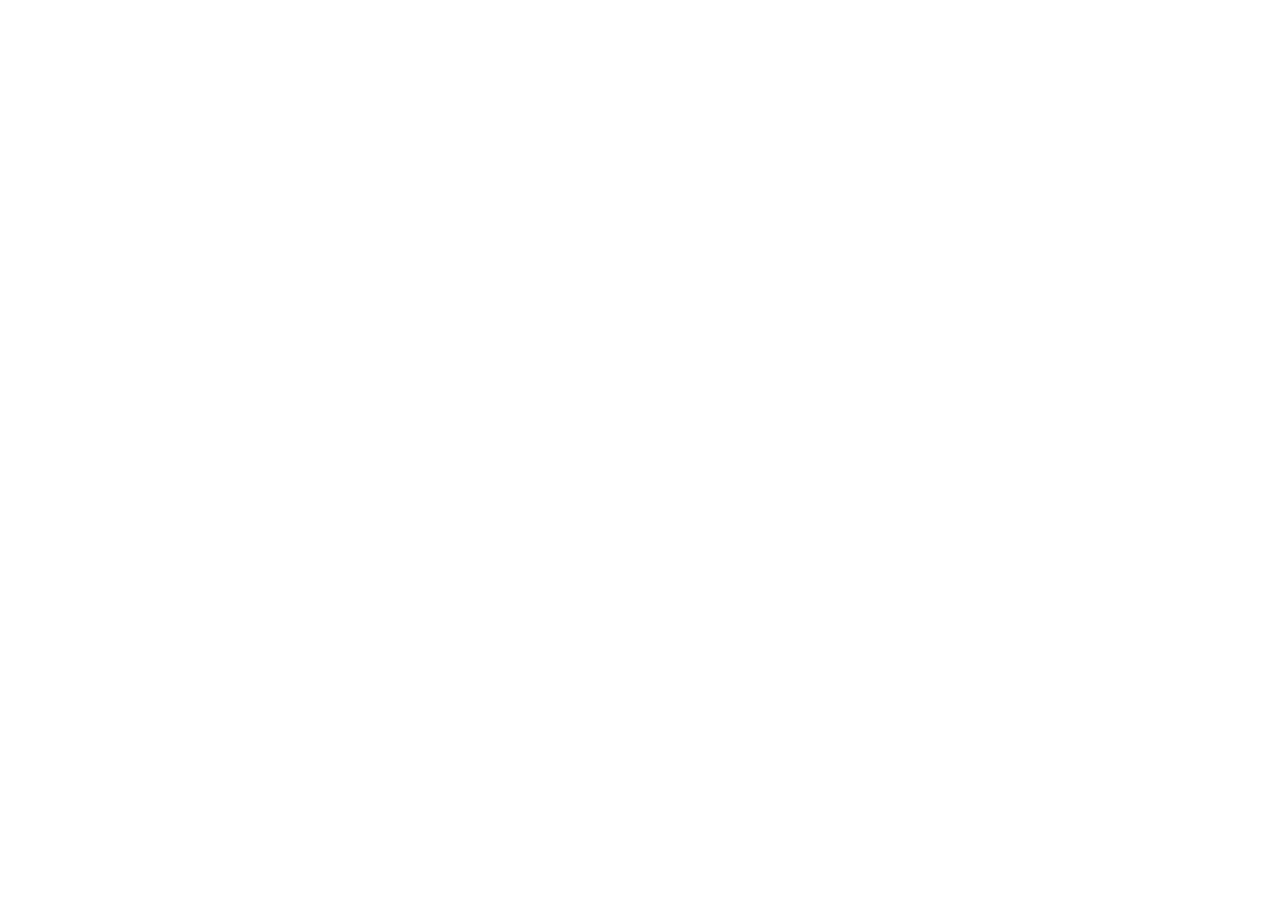
==== index.html @ 95209a9a "Add files via upload" ====
<!doctype html><html lang="en"><head><meta charset="utf-8"/><link rel="icon" href="/favicon.ico"/><meta name="viewport" content="width=device-width,initial-scale=1"/><meta name="theme-color" content="#000000"/><meta name="description" content="Web site created using create-react-app"/><link rel="apple-touch-icon" href="/logo192.png"/><link rel="manifest" href="/manifest.json"/><title>React App</title><script defer="defer" src="/static/js/main.cf384a14.js"></script><link href="/static/css/main.6494e3ae.css" rel="stylesheet"></head><body><noscript>You need to enable JavaScript to run this app.</noscript><div id="root"></div></body></html>
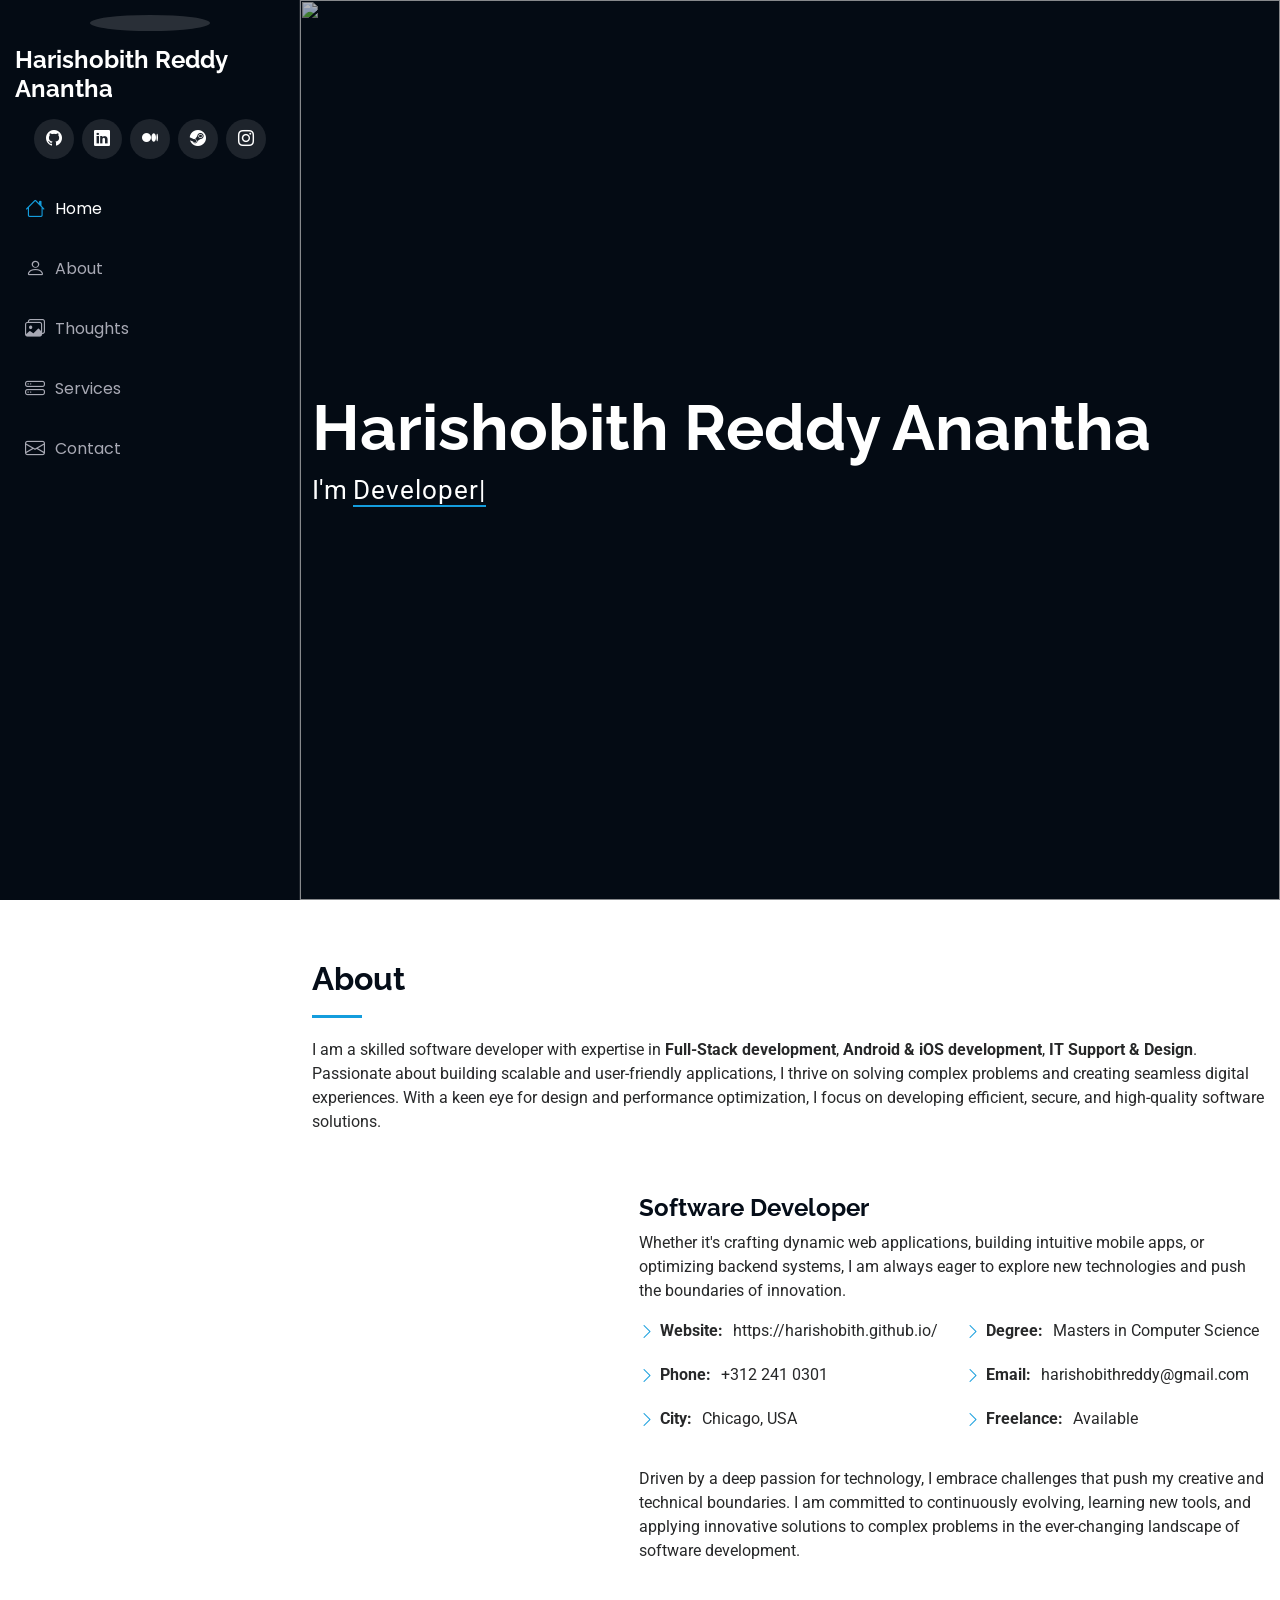
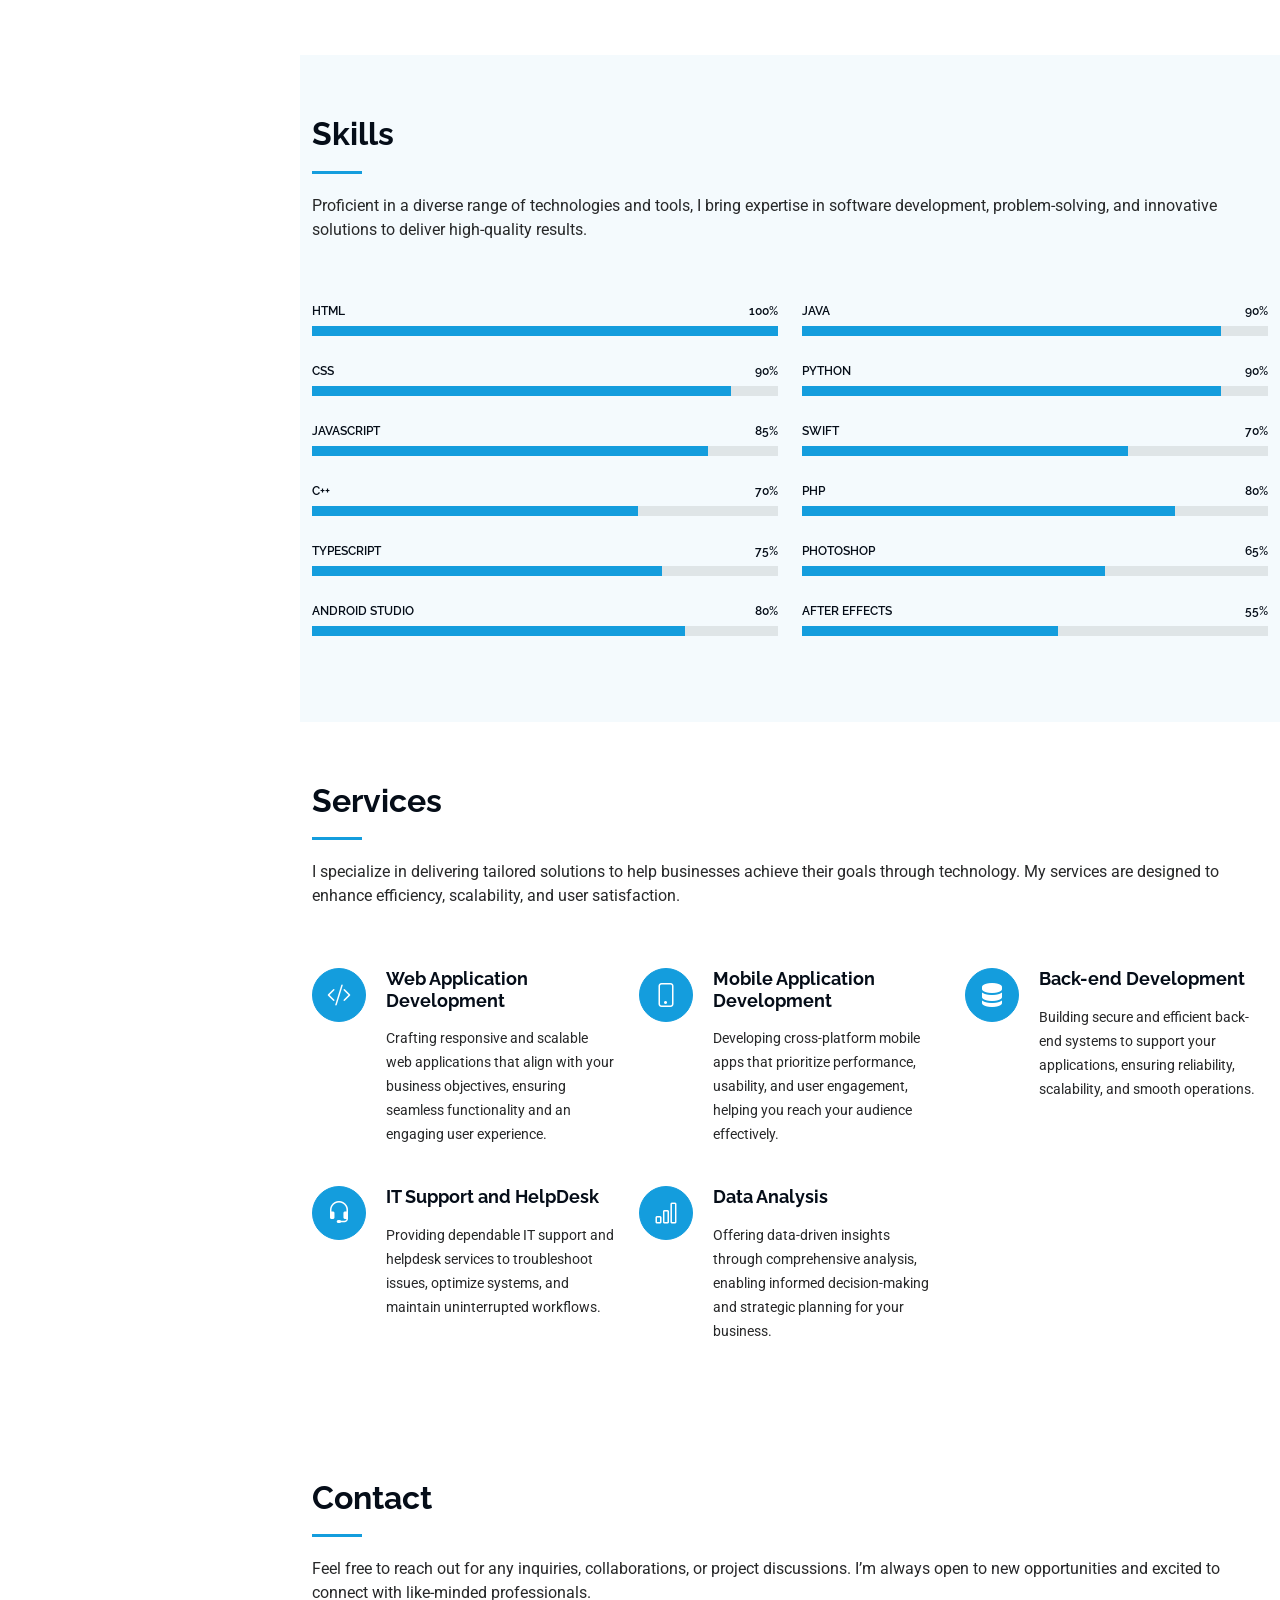
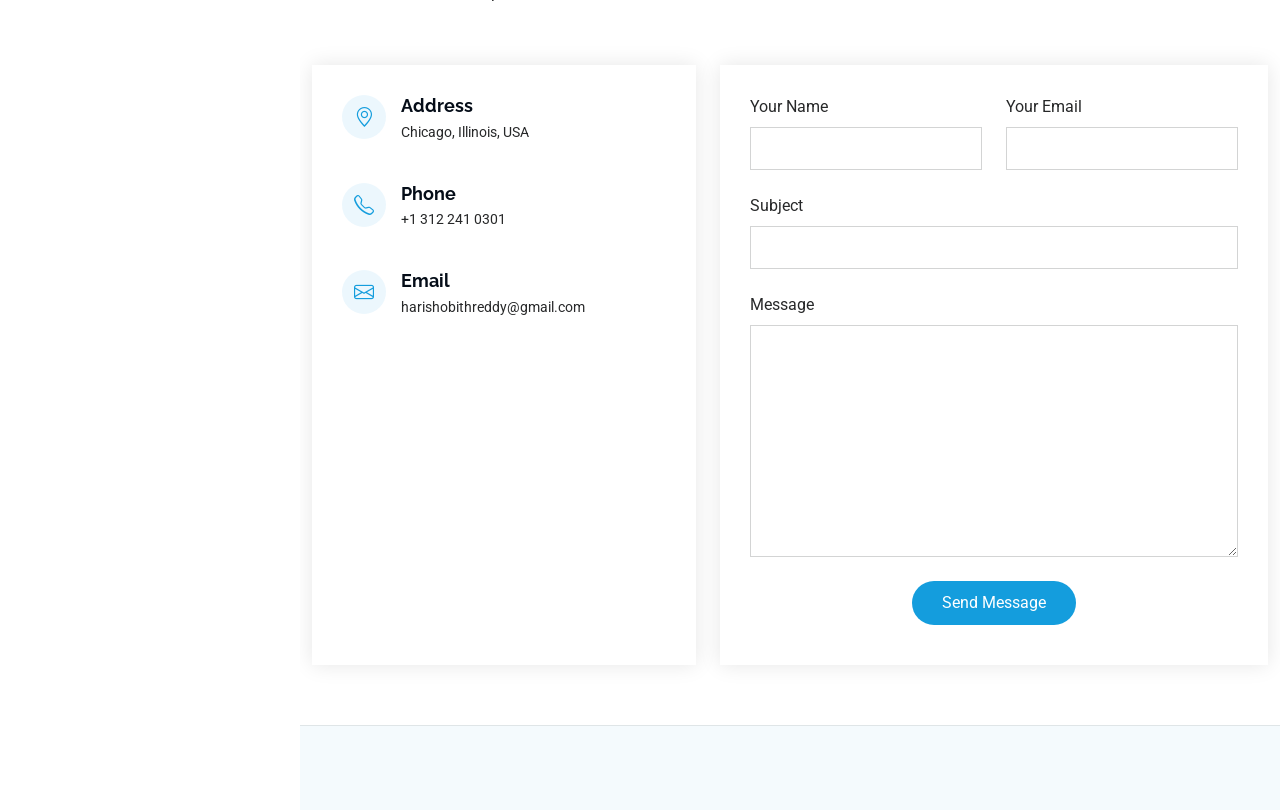
==== commit d6059631: "Second Publish" ====
--- a/index.html
+++ b/index.html
@@ -1 +1,417 @@
-<!doctype html><html lang="en"><head><meta charset="utf-8"/><link rel="icon" href="/favicon.ico"/><meta name="viewport" content="width=device-width,initial-scale=1"/><meta name="theme-color" content="#000000"/><meta name="description" content="Web site created using create-react-app"/><link rel="apple-touch-icon" href="/logo192.png"/><link rel="manifest" href="/manifest.json"/><title>React App</title><script defer="defer" src="/static/js/main.cf384a14.js"></script><link href="/static/css/main.6494e3ae.css" rel="stylesheet"></head><body><noscript>You need to enable JavaScript to run this app.</noscript><div id="root"></div></body></html>+<!DOCTYPE html>
+<html lang="en">
+
+<head>
+  <meta charset="utf-8">
+  <meta content="width=device-width, initial-scale=1.0" name="viewport">
+  <title>Harishobith Reddy • Developer</title>
+  <meta content="" name="description">
+  <meta content="" name="keywords">
+
+  <!-- Favicons -->
+  <link href="assets/img/favicon.svg" rel="icon">
+  <link href="assets/img/favicon.svg" rel="apple-touch-icon">
+
+  <!-- Fonts -->
+  <link href="https://fonts.googleapis.com" rel="preconnect">
+  <link href="https://fonts.gstatic.com" rel="preconnect" crossorigin>
+  <link href="https://fonts.googleapis.com/css2?family=Roboto:ital,wght@0,100;0,300;0,400;0,500;0,700;0,900;1,100;1,300;1,400;1,500;1,700;1,900&family=Poppins:ital,wght@0,100;0,200;0,300;0,400;0,500;0,600;0,700;0,800;0,900;1,100;1,200;1,300;1,400;1,500;1,600;1,700;1,800;1,900&family=Raleway:ital,wght@0,100;0,200;0,300;0,400;0,500;0,600;0,700;0,800;0,900;1,100;1,200;1,300;1,400;1,500;1,600;1,700;1,800;1,900&display=swap" rel="stylesheet">
+
+  <!-- Vendor CSS Files -->
+  <link href="assets/vendor/bootstrap/css/bootstrap.min.css" rel="stylesheet">
+  <link href="assets/vendor/bootstrap-icons/bootstrap-icons.css" rel="stylesheet">
+  <link href="assets/vendor/aos/aos.css" rel="stylesheet">
+  <link href="assets/vendor/glightbox/css/glightbox.min.css" rel="stylesheet">
+  <link href="assets/vendor/swiper/swiper-bundle.min.css" rel="stylesheet">
+
+  <!-- Main CSS File -->
+  <link href="assets/css/main.css" rel="stylesheet">
+
+</head>
+
+<body class="index-page">
+
+  <header id="header" class="header dark-background d-flex flex-column">
+    <i class="header-toggle d-xl-none bi bi-list"></i>
+
+    <div class="profile-img">
+      <img src="assets/img/DSC03040.jpg" alt="" class="img-fluid rounded-circle">
+    </div>
+
+    <a href="index.html" class="logo d-flex align-items-center justify-content-center">
+      <!-- Uncomment the line below if you also wish to use an image logo -->
+      <!-- <img src="assets/img/logo.png" alt=""> -->
+      <h1 class="sitename">Harishobith Reddy Anantha</h1>
+    </a>
+
+    <div class="social-links text-center">
+      <a href="https://github.com/harishobith" class="github"><i class="bi bi-github"></i></a>
+      <a href="https://www.linkedin.com/in/harishobith-reddy/" class="linkedin"><i class="bi bi-linkedin"></i></a>
+      <a href="https://medium.com/@harishobithreddy" class="medium"><i class="bi bi-medium"></i></a>
+      <a href="https://steamcommunity.com/id/sellmonbhoi/" class="steam"><i class="bi bi-steam"></i></a>
+      <a href="https://www.instagram.com/harishobith_reddy/" class="instagram"><i class="bi bi-instagram"></i></a>
+    </div>
+
+    <nav id="navmenu" class="navmenu">
+      <ul>
+        <li><a href="#hero" class="active"><i class="bi bi-house navicon"></i>Home</a></li>
+        <li><a href="#about"><i class="bi bi-person navicon"></i> About</a></li>
+        <li><a href="#thoughts"><i class="bi bi-images navicon"></i> Thoughts</a></li>
+        <li><a href="#services"><i class="bi bi-hdd-stack navicon"></i> Services</a></li>
+        <li><a href="#contact"><i class="bi bi-envelope navicon"></i> Contact</a></li>
+      </ul>
+    </nav>
+
+  </header>
+
+  <main class="main">
+
+    <!-- Hero Section -->
+    <section id="hero" class="hero section dark-background">
+
+      <img src="assets/img/DSC03151.jpg" alt="" data-aos="fade-in" class="">
+
+      <div class="container" data-aos="fade-up" data-aos-delay="100">
+        <h2>Harishobith Reddy Anantha</h2>
+        <p>I'm <span class="typed" data-typed-items="Developer, Analyst, Freelancer, Photographer">Designer</span><span class="typed-cursor typed-cursor--blink" aria-hidden="true"></span><span class="typed-cursor typed-cursor--blink" aria-hidden="true"></span></p>
+      </div>
+
+    </section><!-- /Hero Section -->
+
+    <!-- About Section -->
+    <section id="about" class="about section">
+
+      <!-- Section Title -->
+      <div class="container section-title" data-aos="fade-up">
+        <h2>About</h2>
+        <p>I am a skilled software developer with expertise in <b>Full-Stack development</b>,  <b>Android & iOS development</b>, <b>IT Support & Design</b>. Passionate about building scalable and user-friendly applications, I thrive on solving complex problems and creating seamless digital experiences.
+          With a keen eye for design and performance optimization, I focus on developing efficient, secure, and high-quality software solutions.</p>
+      </div><!-- End Section Title -->
+
+      <div class="container" data-aos="fade-up" data-aos-delay="100">
+
+        <div class="row gy-4 justify-content-center">
+          <div class="col-lg-4">
+            <img src="assets/img/my-profile-img.jpg" class="img-fluid" alt="">
+          </div>
+          <div class="col-lg-8 content">
+            <h2>Software Developer</h2>
+            <p> Whether it's crafting dynamic web applications, building intuitive mobile apps, or optimizing backend systems, I am always eager to explore new technologies and push the boundaries of innovation.</p>
+            <div class="row">
+              <div class="col-lg-6">
+                <ul>
+                  <li><i class="bi bi-chevron-right"></i> <strong>Website:</strong> <span>https://harishobith.github.io/</span></li>
+                  <li><i class="bi bi-chevron-right"></i> <strong>Phone:</strong> <span>+312 241 0301</span></li>
+                  <li><i class="bi bi-chevron-right"></i> <strong>City:</strong> <span>Chicago, USA</span></li>
+                </ul>
+              </div>
+              <div class="col-lg-6">
+                <ul>
+                  <li><i class="bi bi-chevron-right"></i> <strong>Degree:</strong> <span>Masters in Computer Science</span></li>
+                  <li><i class="bi bi-chevron-right"></i> <strong>Email:</strong> <span>harishobithreddy@gmail.com</span></li>
+                  <li><i class="bi bi-chevron-right"></i> <strong>Freelance:</strong> <span>Available</span></li>
+                </ul>
+              </div>
+            </div>
+            <p class="py-3">
+              Driven by a deep passion for technology, I embrace challenges that push my creative and technical boundaries. I am committed to continuously evolving, learning new tools, and applying innovative solutions to complex problems in the ever-changing landscape of software development.
+            </p>
+          </div>
+        </div>
+
+      </div>
+
+    </section><!-- /About Section -->
+
+    <!-- Skills Section -->
+    <section id="skills" class="skills section light-background">
+
+      <!-- Section Title -->
+      <div class="container section-title" data-aos="fade-up">
+        <h2>Skills</h2>
+        <p>Proficient in a diverse range of technologies and tools, I bring expertise in software development, problem-solving, and innovative solutions to deliver high-quality results.</p>
+      </div><!-- End Section Title -->
+
+      <div class="container" data-aos="fade-up" data-aos-delay="100">
+
+        <div class="row skills-content skills-animation">
+
+          <div class="col-lg-6">
+
+            <div class="progress">
+              <span class="skill"><span>HTML</span> <i class="val">100%</i></span>
+              <div class="progress-bar-wrap">
+                <div class="progress-bar" role="progressbar" aria-valuenow="100" aria-valuemin="0" aria-valuemax="100"></div>
+              </div>
+            </div><!-- End Skills Item -->
+
+            <div class="progress">
+              <span class="skill"><span>CSS</span> <i class="val">90%</i></span>
+              <div class="progress-bar-wrap">
+                <div class="progress-bar" role="progressbar" aria-valuenow="90" aria-valuemin="0" aria-valuemax="100"></div>
+              </div>
+            </div><!-- End Skills Item -->
+
+            <div class="progress">
+              <span class="skill"><span>JavaScript</span> <i class="val">85%</i></span>
+              <div class="progress-bar-wrap">
+                <div class="progress-bar" role="progressbar" aria-valuenow="85" aria-valuemin="0" aria-valuemax="100"></div>
+              </div>
+            </div><!-- End Skills Item -->
+
+            <div class="progress">
+              <span class="skill"><span>C++</span> <i class="val">70%</i></span>
+              <div class="progress-bar-wrap">
+                <div class="progress-bar" role="progressbar" aria-valuenow="70" aria-valuemin="0" aria-valuemax="100"></div>
+              </div>
+            </div><!-- End Skills Item -->
+
+            <div class="progress">
+              <span class="skill"><span>TypeScript</span> <i class="val">75%</i></span>
+              <div class="progress-bar-wrap">
+                <div class="progress-bar" role="progressbar" aria-valuenow="75" aria-valuemin="0" aria-valuemax="100"></div>
+              </div>
+            </div><!-- End Skills Item -->
+
+            <div class="progress">
+              <span class="skill"><span>Android Studio</span> <i class="val">80%</i></span>
+              <div class="progress-bar-wrap">
+                <div class="progress-bar" role="progressbar" aria-valuenow="80" aria-valuemin="0" aria-valuemax="100"></div>
+              </div>
+            </div><!-- End Skills Item -->
+
+          </div>
+
+          <div class="col-lg-6">
+
+            <div class="progress">
+              <span class="skill"><span>Java</span> <i class="val">90%</i></span>
+              <div class="progress-bar-wrap">
+                <div class="progress-bar" role="progressbar" aria-valuenow="90" aria-valuemin="0" aria-valuemax="100"></div>
+              </div>
+            </div><!-- End Skills Item -->
+
+            <div class="progress">
+              <span class="skill"><span>Python</span> <i class="val">90%</i></span>
+              <div class="progress-bar-wrap">
+                <div class="progress-bar" role="progressbar" aria-valuenow="90" aria-valuemin="0" aria-valuemax="100"></div>
+              </div>
+            </div><!-- End Skills Item -->
+
+            <div class="progress">
+              <span class="skill"><span>Swift</span> <i class="val">70%</i></span>
+              <div class="progress-bar-wrap">
+                <div class="progress-bar" role="progressbar" aria-valuenow="70" aria-valuemin="0" aria-valuemax="100"></div>
+              </div>
+            </div><!-- End Skills Item -->
+
+            <div class="progress">
+              <span class="skill"><span>PHP</span> <i class="val">80%</i></span>
+              <div class="progress-bar-wrap">
+                <div class="progress-bar" role="progressbar" aria-valuenow="80" aria-valuemin="0" aria-valuemax="100"></div>
+              </div>
+            </div><!-- End Skills Item -->
+
+            <div class="progress">
+              <span class="skill"><span>Photoshop</span> <i class="val">65%</i></span>
+              <div class="progress-bar-wrap">
+                <div class="progress-bar" role="progressbar" aria-valuenow="65" aria-valuemin="0" aria-valuemax="100"></div>
+              </div>
+            </div><!-- End Skills Item -->
+
+            <div class="progress">
+              <span class="skill"><span>After Effects</span> <i class="val">55%</i></span>
+              <div class="progress-bar-wrap">
+                <div class="progress-bar" role="progressbar" aria-valuenow="55" aria-valuemin="0" aria-valuemax="100"></div>
+              </div>
+            </div><!-- End Skills Item -->
+
+          </div>
+
+        </div>
+
+      </div>
+
+    </section><!-- /Skills Section -->
+
+    <!-- Services Section -->
+<section id="services" class="services section">
+
+  <!-- Section Title -->
+  <div class="container section-title" data-aos="fade-up">
+    <h2>Services</h2>
+    <p>I specialize in delivering tailored solutions to help businesses achieve their goals through technology. My services are designed to enhance efficiency, scalability, and user satisfaction.</p>
+  </div><!-- End Section Title -->
+
+  <div class="container">
+
+    <div class="row gy-4">
+
+      <div class="col-lg-4 col-md-6 service-item d-flex" data-aos="fade-up" data-aos-delay="100">
+        <div class="icon flex-shrink-0"><i class="bi bi-code-slash"></i></div>
+        <div>
+          <h4 class="title"><a href="#" class="stretched-link">Web Application Development</a></h4>
+          <p class="description">Crafting responsive and scalable web applications that align with your business objectives, ensuring seamless functionality and an engaging user experience.</p>
+        </div>
+      </div><!-- End Service Item -->
+
+      <div class="col-lg-4 col-md-6 service-item d-flex" data-aos="fade-up" data-aos-delay="200">
+        <div class="icon flex-shrink-0"><i class="bi bi-phone"></i></div>
+        <div>
+          <h4 class="title"><a href="#" class="stretched-link">Mobile Application Development</a></h4>
+          <p class="description">Developing cross-platform mobile apps that prioritize performance, usability, and user engagement, helping you reach your audience effectively.</p>
+        </div>
+      </div><!-- End Service Item -->
+
+      <div class="col-lg-4 col-md-6 service-item d-flex" data-aos="fade-up" data-aos-delay="300">
+        <div class="icon flex-shrink-0"><i class="bi bi-server"></i></div>
+        <div>
+          <h4 class="title"><a href="#" class="stretched-link">Back-end Development</a></h4>
+          <p class="description">Building secure and efficient back-end systems to support your applications, ensuring reliability, scalability, and smooth operations.</p>
+        </div>
+      </div><!-- End Service Item -->
+
+      <div class="col-lg-4 col-md-6 service-item d-flex" data-aos="fade-up" data-aos-delay="400">
+        <div class="icon flex-shrink-0"><i class="bi bi-headset"></i></div>
+        <div>
+          <h4 class="title"><a href="#" class="stretched-link">IT Support and HelpDesk</a></h4>
+          <p class="description">Providing dependable IT support and helpdesk services to troubleshoot issues, optimize systems, and maintain uninterrupted workflows.</p>
+        </div>
+      </div><!-- End Service Item -->
+
+      <div class="col-lg-4 col-md-6 service-item d-flex" data-aos="fade-up" data-aos-delay="500">
+        <div class="icon flex-shrink-0"><i class="bi bi-bar-chart"></i></div>
+        <div>
+          <h4 class="title"><a href="#" class="stretched-link">Data Analysis</a></h4>
+          <p class="description">Offering data-driven insights through comprehensive analysis, enabling informed decision-making and strategic planning for your business.</p>
+        </div>
+      </div><!-- End Service Item -->
+
+    </div>
+
+  </div>
+
+</section><!-- /Services Section -->
+
+    <!-- Contact Section -->
+    <section id="contact" class="contact section">
+
+      <!-- Section Title -->
+      <div class="container section-title" data-aos="fade-up">
+        <h2>Contact</h2>
+        <p>Feel free to reach out for any inquiries, collaborations, or project discussions. I’m always open to new opportunities and excited to connect with like-minded professionals.</p>
+      </div><!-- End Section Title -->
+
+      <div class="container" data-aos="fade-up" data-aos-delay="100">
+
+        <div class="row gy-4">
+
+          <div class="col-lg-5">
+
+            <div class="info-wrap">
+              <div class="info-item d-flex" data-aos="fade-up" data-aos-delay="200">
+                <i class="bi bi-geo-alt flex-shrink-0"></i>
+                <div>
+                  <h3>Address</h3>
+                  <p>Chicago, Illinois, USA</p>
+                </div>
+              </div><!-- End Info Item -->
+
+              <div class="info-item d-flex" data-aos="fade-up" data-aos-delay="300">
+                <i class="bi bi-telephone flex-shrink-0"></i>
+                <div>
+                  <h3>Phone </h3>
+                  <p>+1 312 241 0301</p>
+                </div>
+              </div><!-- End Info Item -->
+
+              <div class="info-item d-flex" data-aos="fade-up" data-aos-delay="400">
+                <i class="bi bi-envelope flex-shrink-0"></i>
+                <div>
+                  <h3>Email</h3>
+                  <p>harishobithreddy@gmail.com</p>
+                </div>
+              </div><!-- End Info Item -->
+
+              <iframe src="https://www.google.com/maps/embed?pb=!1m18!1m12!1m3!1d2970.122742886445!2d-87.6364196845579!3d41.88759597922129!2m3!1f0!2f0!3f0!3m2!1i1024!2i768!4f13.1!3m3!1m2!1s0x880e2dcd9dc187b7%3A0x4a75f9b8b9a5a5a5!2sChicago%20Riverwalk%2C%20Chicago%2C%20IL%2C%20USA!5e0!3m2!1sen!2sus!4v1697041268712!5m2!1sen!2sus" frameborder="0" style="border:0; width: 100%; height: 270px;" allowfullscreen="" loading="lazy" referrerpolicy="no-referrer-when-downgrade"></iframe></div>
+          </div>
+
+          <div class="col-lg-7">
+            <form action="forms/contact.php" method="post" class="php-email-form" data-aos="fade-up" data-aos-delay="200">
+              <div class="row gy-4">
+
+                <div class="col-md-6">
+                  <label for="name-field" class="pb-2">Your Name</label>
+                  <input type="text" name="name" id="name-field" class="form-control" required="">
+                </div>
+
+                <div class="col-md-6">
+                  <label for="email-field" class="pb-2">Your Email</label>
+                  <input type="email" class="form-control" name="email" id="email-field" required="">
+                </div>
+
+                <div class="col-md-12">
+                  <label for="subject-field" class="pb-2">Subject</label>
+                  <input type="text" class="form-control" name="subject" id="subject-field" required="">
+                </div>
+
+                <div class="col-md-12">
+                  <label for="message-field" class="pb-2">Message</label>
+                  <textarea class="form-control" name="message" rows="10" id="message-field" required=""></textarea>
+                </div>
+
+                <div class="col-md-12 text-center">
+                  <div class="loading">Loading</div>
+                  <div class="error-message"></div>
+                  <div class="sent-message">Your message has been sent. Thank you!</div>
+
+                  <button type="submit">Send Message</button>
+                </div>
+
+              </div>
+            </form>
+          </div><!-- End Contact Form -->
+
+        </div>
+
+      </div>
+
+    </section><!-- /Contact Section -->
+
+  </main>
+
+  <footer id="footer" class="footer position-relative light-background">
+
+    <div class="container">
+      <div class="copyright text-center ">
+      </div>
+      <div class="credits">
+      </div>
+    </div>
+
+  </footer>
+
+  <!-- Scroll Top -->
+  <a href="#" id="scroll-top" class="scroll-top d-flex align-items-center justify-content-center"><i class="bi bi-arrow-up-short"></i></a>
+
+  <!-- Preloader -->
+  <div id="preloader"></div>
+
+  <!-- Vendor JS Files -->
+  <script src="assets/vendor/bootstrap/js/bootstrap.bundle.min.js"></script>
+  <script src="assets/vendor/php-email-form/validate.js"></script>
+  <script src="assets/vendor/aos/aos.js"></script>
+  <script src="assets/vendor/typed.js/typed.umd.js"></script>
+  <script src="assets/vendor/purecounter/purecounter_vanilla.js"></script>
+  <script src="assets/vendor/waypoints/noframework.waypoints.js"></script>
+  <script src="assets/vendor/glightbox/js/glightbox.min.js"></script>
+  <script src="assets/vendor/imagesloaded/imagesloaded.pkgd.min.js"></script>
+  <script src="assets/vendor/isotope-layout/isotope.pkgd.min.js"></script>
+  <script src="assets/vendor/swiper/swiper-bundle.min.js"></script>
+
+  <!-- Main JS File -->
+  <script src="assets/js/main.js"></script>
+
+</body>
+
+</html>
--- a/assets/css/main.css
+++ b/assets/css/main.css
@@ -0,0 +1,1275 @@
+/**
+* Template Name: iPortfolio
+* Template URL: https://bootstrapmade.com/iportfolio-bootstrap-portfolio-websites-template/
+* Updated: Jun 29 2024 with Bootstrap v5.3.3
+* Author: BootstrapMade.com
+* License: https://bootstrapmade.com/license/
+*/
+
+/*--------------------------------------------------------------
+# Font & Color Variables
+# Help: https://bootstrapmade.com/color-system/
+--------------------------------------------------------------*/
+/* Fonts */
+:root {
+  --default-font: "Roboto",  system-ui, -apple-system, "Segoe UI", Roboto, "Helvetica Neue", Arial, "Noto Sans", "Liberation Sans", sans-serif, "Apple Color Emoji", "Segoe UI Emoji", "Segoe UI Symbol", "Noto Color Emoji";
+  --heading-font: "Raleway",  sans-serif;
+  --nav-font: "Poppins",  sans-serif;
+}
+
+/* Global Colors - The following color variables are used throughout the website. Updating them here will change the color scheme of the entire website */
+:root { 
+  --background-color: #ffffff; /* Background color for the entire website, including individual sections */
+  --default-color: #272829; /* Default color used for the majority of the text content across the entire website */
+  --heading-color: #050d18; /* Color for headings, subheadings and title throughout the website */
+  --accent-color: #149ddd; /* Accent color that represents your brand on the website. It's used for buttons, links, and other elements that need to stand out */
+  --surface-color: #ffffff; /* The surface color is used as a background of boxed elements within sections, such as cards, icon boxes, or other elements that require a visual separation from the global background. */
+  --contrast-color: #ffffff; /* Contrast color for text, ensuring readability against backgrounds of accent, heading, or default colors. */
+}
+
+/* Nav Menu Colors - The following color variables are used specifically for the navigation menu. They are separate from the global colors to allow for more customization options */
+:root {
+  --nav-color: #a8a9b4;  /* The default color of the main navmenu links */
+  --nav-hover-color: #ffffff; /* Applied to main navmenu links when they are hovered over or active */
+  --nav-mobile-background-color: #040b14; /* Used as the background color for mobile navigation menu */
+  --nav-dropdown-background-color: #040b14; /* Used as the background color for dropdown items that appear when hovering over primary navigation items */
+  --nav-dropdown-color: #a8a9b4; /* Used for navigation links of the dropdown items in the navigation menu. */
+  --nav-dropdown-hover-color: #ffffff; /* Similar to --nav-hover-color, this color is applied to dropdown navigation links when they are hovered over. */
+}
+
+/* Color Presets - These classes override global colors when applied to any section or element, providing reuse of the sam color scheme. */
+
+.light-background {
+  --background-color: #f4fafd;
+  --surface-color: #ffffff;
+}
+
+.dark-background {
+  --background-color: #040b14;
+  --default-color: #ffffff;
+  --heading-color: #ffffff;
+  --surface-color: #151f2b;
+  --contrast-color: #ffffff;
+}
+
+/* Smooth scroll */
+:root {
+  scroll-behavior: smooth;
+}
+
+/*--------------------------------------------------------------
+# General Styling & Shared Classes
+--------------------------------------------------------------*/
+body {
+  color: var(--default-color);
+  background-color: var(--background-color);
+  font-family: var(--default-font);
+}
+
+a {
+  color: var(--accent-color);
+  text-decoration: none;
+  transition: 0.3s;
+}
+
+a:hover {
+  color: color-mix(in srgb, var(--accent-color), transparent 25%);
+  text-decoration: none;
+}
+
+h1,
+h2,
+h3,
+h4,
+h5,
+h6 {
+  color: var(--heading-color);
+  font-family: var(--heading-font);
+}
+
+/* PHP Email Form Messages
+------------------------------*/
+.php-email-form .error-message {
+  display: none;
+  background: #df1529;
+  color: #ffffff;
+  text-align: left;
+  padding: 15px;
+  margin-bottom: 24px;
+  font-weight: 600;
+}
+
+.php-email-form .sent-message {
+  display: none;
+  color: #ffffff;
+  background: #059652;
+  text-align: center;
+  padding: 15px;
+  margin-bottom: 24px;
+  font-weight: 600;
+}
+
+.php-email-form .loading {
+  display: none;
+  background: var(--surface-color);
+  text-align: center;
+  padding: 15px;
+  margin-bottom: 24px;
+}
+
+.php-email-form .loading:before {
+  content: "";
+  display: inline-block;
+  border-radius: 50%;
+  width: 24px;
+  height: 24px;
+  margin: 0 10px -6px 0;
+  border: 3px solid var(--accent-color);
+  border-top-color: var(--surface-color);
+  animation: php-email-form-loading 1s linear infinite;
+}
+
+@keyframes php-email-form-loading {
+  0% {
+    transform: rotate(0deg);
+  }
+
+  100% {
+    transform: rotate(360deg);
+  }
+}
+
+/*--------------------------------------------------------------
+# Global Header
+--------------------------------------------------------------*/
+.header {
+  color: var(--default-color);
+  background-color: var(--background-color);
+  position: fixed;
+  top: 0;
+  left: 0;
+  bottom: 0;
+  padding: 0 15px;
+  width: 300px;
+  transition: all ease-in-out 0.3s;
+  overflow-y: auto;
+  z-index: 997;
+  border-right: 1px solid color-mix(in srgb, var(--default-color), transparent 90%);
+}
+
+.header .profile-img img {
+  margin: 15px auto;
+  display: block;
+  width: 120px;
+  border: 8px solid color-mix(in srgb, var(--default-color), transparent 85%);
+}
+
+.header .logo {
+  line-height: 1;
+  margin-bottom: 15px;
+}
+
+.header .logo img {
+  max-height: 32px;
+  margin-right: 8px;
+}
+
+.header .logo h1 {
+  font-size: 24px;
+  margin: 0;
+  font-weight: 700;
+  color: var(--heading-color);
+}
+
+.header .social-links {
+  margin: 0 0 20px 0;
+}
+
+.header .social-links a {
+  font-size: 16px;
+  display: inline-flex;
+  align-items: center;
+  justify-content: center;
+  background: color-mix(in srgb, var(--default-color), transparent 90%);
+  color: var(--default-color);
+  margin: 0 2px;
+  border-radius: 50%;
+  text-align: center;
+  width: 40px;
+  height: 40px;
+  transition: 0.3s;
+}
+
+.header .social-links a:hover {
+  color: var(--contrast-color);
+  background: var(--accent-color);
+}
+
+@media (min-width: 1200px) {
+
+  .header~main,
+  .header~#footer {
+    margin-left: 300px;
+  }
+}
+
+@media (max-width: 1199px) {
+  .header {
+    left: -100%;
+  }
+}
+
+.header.header-show {
+  left: 0;
+}
+
+.header .header-toggle {
+  color: var(--contrast-color);
+  background-color: var(--accent-color);
+  font-size: 22px;
+  display: flex;
+  align-items: center;
+  justify-content: center;
+  width: 40px;
+  height: 40px;
+  border-radius: 50%;
+  cursor: pointer;
+  position: fixed;
+  top: 15px;
+  right: 15px;
+  z-index: 9999;
+  transition: background-color 0.3s;
+}
+
+.header .header-toggle:hover {
+  color: var(--contrast-color);
+  background-color: color-mix(in srgb, var(--accent-color) 90%, white 15%);
+}
+
+/*--------------------------------------------------------------
+# Navigation Menu
+--------------------------------------------------------------*/
+.mobile-nav-toggle {
+  display: none;
+}
+
+.navmenu {
+  padding: 0;
+  z-index: 9997;
+}
+
+.navmenu ul {
+  list-style: none;
+  padding: 0 0 20px 0;
+  margin: 0;
+}
+
+.navmenu a,
+.navmenu a:focus {
+  color: var(--nav-color);
+  padding: 15px 10px;
+  font-family: var(--nav-font);
+  font-size: 16px;
+  font-weight: 400;
+  display: flex;
+  align-items: center;
+  white-space: nowrap;
+  transition: 0.3s;
+  width: 100%;
+}
+
+.navmenu a .navicon,
+.navmenu a:focus .navicon {
+  font-size: 20px;
+  margin-right: 10px;
+}
+
+.navmenu a .toggle-dropdown,
+.navmenu a:focus .toggle-dropdown {
+  font-size: 12px;
+  line-height: 0;
+  margin-left: auto;
+  width: 30px;
+  height: 30px;
+  display: flex;
+  align-items: center;
+  justify-content: center;
+  border-radius: 50%;
+  transition: 0.3s;
+  flex-shrink: 0;
+  background-color: color-mix(in srgb, var(--accent-color), transparent 90%);
+}
+
+.navmenu a .toggle-dropdown:hover,
+.navmenu a:focus .toggle-dropdown:hover {
+  background-color: var(--accent-color);
+  color: var(--contrast-color);
+}
+
+.navmenu a:hover,
+.navmenu .active,
+.navmenu .active:focus {
+  color: var(--nav-hover-color);
+}
+
+.navmenu a:hover .navicon,
+.navmenu .active .navicon,
+.navmenu .active:focus .navicon {
+  color: var(--accent-color);
+}
+
+.navmenu .active .toggle-dropdown,
+.navmenu .active:focus .toggle-dropdown {
+  background-color: var(--accent-color);
+  color: var(--contrast-color);
+  transform: rotate(180deg);
+}
+
+.navmenu .dropdown {
+  display: block;
+}
+
+.navmenu .dropdown a,
+.navmenu .dropdown a:focus {
+  color: --nav-dropdown-color;
+}
+
+.navmenu .dropdown a:hover,
+.navmenu .dropdown .active,
+.navmenu .dropdown .active:focus {
+  color: var(--nav-dropdown-hover-color);
+}
+
+.navmenu .dropdown ul {
+  position: static;
+  display: none;
+  z-index: 99;
+  padding: 5px 10px;
+  margin: 5px 10px;
+  background-color: var(--nav-dropdown-background-color);
+  border: 1px solid color-mix(in srgb, var(--default-color), transparent 90%);
+  box-shadow: none;
+  transition: all 0.5s ease-in-out;
+}
+
+.navmenu .dropdown ul ul {
+  background-color: rgba(33, 37, 41, 0.1);
+}
+
+.navmenu .dropdown>.dropdown-active {
+  display: block;
+  background-color: rgba(33, 37, 41, 0.03);
+}
+
+/*--------------------------------------------------------------
+# Global Footer
+--------------------------------------------------------------*/
+.footer {
+  color: var(--default-color);
+  background-color: var(--background-color);
+  font-size: 14px;
+  padding: 40px 0;
+  position: relative;
+  border-top: 1px solid color-mix(in srgb, var(--default-color), transparent 90%);
+}
+
+.footer .copyright p {
+  margin-bottom: 0;
+}
+
+.footer .credits {
+  margin-top: 4px;
+  font-size: 13px;
+  text-align: center;
+}
+
+/*--------------------------------------------------------------
+# Preloader
+--------------------------------------------------------------*/
+#preloader {
+  position: fixed;
+  inset: 0;
+  z-index: 999999;
+  overflow: hidden;
+  background: var(--background-color);
+  transition: all 0.6s ease-out;
+}
+
+#preloader:before {
+  content: "";
+  position: fixed;
+  top: calc(50% - 30px);
+  left: calc(50% - 30px);
+  border: 6px solid #ffffff;
+  border-color: var(--accent-color) transparent var(--accent-color) transparent;
+  border-radius: 50%;
+  width: 60px;
+  height: 60px;
+  animation: animate-preloader 1.5s linear infinite;
+}
+
+@keyframes animate-preloader {
+  0% {
+    transform: rotate(0deg);
+  }
+
+  100% {
+    transform: rotate(360deg);
+  }
+}
+
+/*--------------------------------------------------------------
+# Scroll Top Button
+--------------------------------------------------------------*/
+.scroll-top {
+  position: fixed;
+  visibility: hidden;
+  opacity: 0;
+  right: 15px;
+  bottom: -15px;
+  z-index: 99999;
+  background-color: var(--accent-color);
+  width: 44px;
+  height: 44px;
+  border-radius: 50px;
+  transition: all 0.4s;
+}
+
+.scroll-top i {
+  font-size: 24px;
+  color: var(--contrast-color);
+  line-height: 0;
+}
+
+.scroll-top:hover {
+  background-color: color-mix(in srgb, var(--accent-color), transparent 20%);
+  color: var(--contrast-color);
+}
+
+.scroll-top.active {
+  visibility: visible;
+  opacity: 1;
+  bottom: 15px;
+}
+
+/*--------------------------------------------------------------
+# Disable aos animation delay on mobile devices
+--------------------------------------------------------------*/
+@media screen and (max-width: 768px) {
+  [data-aos-delay] {
+    transition-delay: 0 !important;
+  }
+}
+
+/*--------------------------------------------------------------
+# Global Page Titles & Breadcrumbs
+--------------------------------------------------------------*/
+.page-title {
+  color: var(--default-color);
+  background-color: var(--background-color);
+  padding: 25px 0;
+  position: relative;
+}
+
+.page-title h1 {
+  font-size: 24px;
+  font-weight: 700;
+}
+
+.page-title .breadcrumbs ol {
+  display: flex;
+  flex-wrap: wrap;
+  list-style: none;
+  padding: 0;
+  margin: 0;
+  font-size: 14px;
+  font-weight: 400;
+}
+
+.page-title .breadcrumbs ol li+li {
+  padding-left: 10px;
+}
+
+.page-title .breadcrumbs ol li+li::before {
+  content: "/";
+  display: inline-block;
+  padding-right: 10px;
+  color: color-mix(in srgb, var(--default-color), transparent 70%);
+}
+
+/*--------------------------------------------------------------
+# Global Sections
+--------------------------------------------------------------*/
+section,
+.section {
+  color: var(--default-color);
+  background-color: var(--background-color);
+  padding: 60px 0;
+  overflow: clip;
+}
+
+/*--------------------------------------------------------------
+# Global Section Titles
+--------------------------------------------------------------*/
+.section-title {
+  padding-bottom: 60px;
+  position: relative;
+}
+
+.section-title h2 {
+  font-size: 32px;
+  font-weight: 700;
+  margin-bottom: 20px;
+  padding-bottom: 20px;
+  position: relative;
+}
+
+.section-title h2:after {
+  content: "";
+  position: absolute;
+  display: block;
+  width: 50px;
+  height: 3px;
+  background: var(--accent-color);
+  left: 0;
+  bottom: 0;
+}
+
+.section-title p {
+  margin-bottom: 0;
+}
+
+/*--------------------------------------------------------------
+# Hero Section
+--------------------------------------------------------------*/
+.hero {
+  width: 100%;
+  min-height: 100vh;
+  position: relative;
+  padding: 80px 0;
+  display: flex;
+  align-items: center;
+  justify-content: center;
+}
+
+.hero img {
+  position: absolute;
+  inset: 0;
+  display: block;
+  width: 100%;
+  height: 100%;
+  object-fit: cover;
+  z-index: 1;
+}
+
+.hero:before {
+  content: "";
+  background: color-mix(in srgb, var(--background-color), transparent 70%);
+  position: absolute;
+  inset: 0;
+  z-index: 2;
+}
+
+.hero .container {
+  position: relative;
+  z-index: 3;
+}
+
+.hero h2 {
+  margin: 0;
+  font-size: 64px;
+  font-weight: 700;
+}
+
+.hero p {
+  margin: 5px 0 0 0;
+  font-size: 26px;
+}
+
+.hero p span {
+  letter-spacing: 1px;
+  border-bottom: 2px solid var(--accent-color);
+}
+
+.hero .social-links {
+  margin-top: 25px;
+}
+
+.hero .social-links a {
+  font-size: 24px;
+  display: inline-block;
+  color: color-mix(in srgb, var(--default-color), transparent 50%);
+  line-height: 1;
+  margin-right: 20px;
+  transition: 0.3s;
+}
+
+.hero .social-links a:hover {
+  color: var(--accent-color);
+}
+
+@media (max-width: 768px) {
+  .hero h2 {
+    font-size: 32px;
+  }
+
+  .hero p {
+    font-size: 20px;
+  }
+}
+
+/*--------------------------------------------------------------
+# About Section
+--------------------------------------------------------------*/
+.about .content h2 {
+  font-weight: 700;
+  font-size: 24px;
+}
+
+.about .content ul {
+  list-style: none;
+  padding: 0;
+}
+
+.about .content ul li {
+  margin-bottom: 20px;
+  display: flex;
+  align-items: center;
+}
+
+.about .content ul strong {
+  margin-right: 10px;
+}
+
+.about .content ul i {
+  font-size: 16px;
+  margin-right: 5px;
+  color: var(--accent-color);
+  line-height: 0;
+}
+
+/*--------------------------------------------------------------
+# Stats Section
+--------------------------------------------------------------*/
+.stats .stats-item {
+  padding: 30px;
+  width: 100%;
+}
+
+.stats .stats-item i {
+  color: var(--accent-color);
+  display: block;
+  font-size: 44px;
+  float: left;
+  line-height: 0;
+}
+
+.stats .stats-item .purecounter {
+  color: var(--heading-color);
+  font-size: 48px;
+  line-height: 40px;
+  display: block;
+  font-weight: 700;
+  margin-left: 60px;
+}
+
+.stats .stats-item p {
+  color: color-mix(in srgb, var(--default-color), transparent 40%);
+  padding: 15px 0 0 0;
+  margin: 0 0 0 60px;
+  font-family: var(--heading-font);
+  font-size: 14px;
+}
+
+/*--------------------------------------------------------------
+# Skills Section
+--------------------------------------------------------------*/
+.skills .progress {
+  height: 60px;
+  display: block;
+  background: none;
+  border-radius: 0;
+}
+
+.skills .progress .skill {
+  color: var(--heading-color);
+  padding: 0;
+  margin: 0 0 6px 0;
+  text-transform: uppercase;
+  display: block;
+  font-weight: 600;
+  font-family: var(--heading-font);
+}
+
+.skills .progress .skill .val {
+  float: right;
+  font-style: normal;
+}
+
+.skills .progress-bar-wrap {
+  background: color-mix(in srgb, var(--default-color), transparent 90%);
+  height: 10px;
+}
+
+.skills .progress-bar {
+  width: 1px;
+  height: 10px;
+  transition: 0.9s;
+  background-color: var(--accent-color);
+}
+
+/*--------------------------------------------------------------
+# Resume Section
+--------------------------------------------------------------*/
+.resume .resume-title {
+  color: var(--heading-color);
+  font-size: 26px;
+  font-weight: 700;
+  margin-top: 20px;
+  margin-bottom: 20px;
+}
+
+.resume .resume-item {
+  padding: 0 0 20px 20px;
+  margin-top: -2px;
+  border-left: 2px solid var(--accent-color);
+  position: relative;
+}
+
+.resume .resume-item h4 {
+  line-height: 18px;
+  font-size: 18px;
+  font-weight: 600;
+  text-transform: uppercase;
+  color: color-mix(in srgb, var(--default-color), transparent 20%);
+  margin-bottom: 10px;
+}
+
+.resume .resume-item h5 {
+  font-size: 16px;
+  padding: 5px 15px;
+  display: inline-block;
+  font-weight: 600;
+  margin-bottom: 10px;
+}
+
+.resume .resume-item ul {
+  padding-left: 20px;
+}
+
+.resume .resume-item ul li {
+  padding-bottom: 10px;
+}
+
+.resume .resume-item:last-child {
+  padding-bottom: 0;
+}
+
+.resume .resume-item::before {
+  content: "";
+  position: absolute;
+  width: 16px;
+  height: 16px;
+  border-radius: 50px;
+  left: -9px;
+  top: 0;
+  background: var(--background-color);
+  border: 2px solid var(--accent-color);
+}
+
+/*--------------------------------------------------------------
+# Portfolio Section
+--------------------------------------------------------------*/
+.portfolio .portfolio-filters {
+  padding: 0;
+  margin: 0 auto 20px auto;
+  list-style: none;
+  text-align: center;
+}
+
+.portfolio .portfolio-filters li {
+  cursor: pointer;
+  display: inline-block;
+  padding: 0;
+  font-size: 14px;
+  font-weight: 400;
+  margin: 0 10px;
+  line-height: 1;
+  text-transform: uppercase;
+  margin-bottom: 10px;
+  transition: all 0.3s ease-in-out;
+}
+
+.portfolio .portfolio-filters li:hover,
+.portfolio .portfolio-filters li.filter-active {
+  color: var(--accent-color);
+}
+
+.portfolio .portfolio-filters li:first-child {
+  margin-left: 0;
+}
+
+.portfolio .portfolio-filters li:last-child {
+  margin-right: 0;
+}
+
+@media (max-width: 575px) {
+  .portfolio .portfolio-filters li {
+    font-size: 14px;
+    margin: 0 5px;
+  }
+}
+
+.portfolio .portfolio-content {
+  position: relative;
+  overflow: hidden;
+}
+
+.portfolio .portfolio-content img {
+  transition: 0.3s;
+}
+
+.portfolio .portfolio-content .portfolio-info {
+  opacity: 0;
+  position: absolute;
+  inset: 0;
+  z-index: 3;
+  transition: all ease-in-out 0.3s;
+  background: rgba(0, 0, 0, 0.6);
+  padding: 15px;
+}
+
+.portfolio .portfolio-content .portfolio-info h4 {
+  font-size: 14px;
+  padding: 5px 10px;
+  font-weight: 400;
+  color: #ffffff;
+  display: inline-block;
+  background-color: var(--accent-color);
+}
+
+.portfolio .portfolio-content .portfolio-info p {
+  position: absolute;
+  bottom: 10px;
+  text-align: center;
+  display: inline-block;
+  left: 0;
+  right: 0;
+  font-size: 16px;
+  font-weight: 600;
+  color: rgba(255, 255, 255, 0.8);
+}
+
+.portfolio .portfolio-content .portfolio-info .preview-link,
+.portfolio .portfolio-content .portfolio-info .details-link {
+  position: absolute;
+  left: calc(50% - 40px);
+  font-size: 26px;
+  top: calc(50% - 14px);
+  color: #fff;
+  transition: 0.3s;
+  line-height: 1.2;
+}
+
+.portfolio .portfolio-content .portfolio-info .preview-link:hover,
+.portfolio .portfolio-content .portfolio-info .details-link:hover {
+  color: var(--accent-color);
+}
+
+.portfolio .portfolio-content .portfolio-info .details-link {
+  left: 50%;
+  font-size: 34px;
+  line-height: 0;
+}
+
+.portfolio .portfolio-content:hover .portfolio-info {
+  opacity: 1;
+}
+
+.portfolio .portfolio-content:hover img {
+  transform: scale(1.1);
+}
+
+/*--------------------------------------------------------------
+# Services Section
+--------------------------------------------------------------*/
+.services .service-item {
+  position: relative;
+}
+
+.services .service-item .icon {
+  background: var(--accent-color);
+  display: flex;
+  align-items: center;
+  justify-content: center;
+  width: 54px;
+  height: 54px;
+  border-radius: 50%;
+  transition: 0.5s;
+  border: 1px solid var(--accent-color);
+  margin-right: 20px;
+}
+
+.services .service-item .icon i {
+  color: var(--contrast-color);
+  font-size: 24px;
+  line-height: 0;
+}
+
+.services .service-item:hover .icon {
+  background: var(--surface-color);
+}
+
+.services .service-item:hover .icon i {
+  color: var(--accent-color);
+}
+
+.services .service-item .title {
+  font-weight: 700;
+  margin-bottom: 15px;
+  font-size: 18px;
+}
+
+.services .service-item .title a {
+  color: var(--heading-color);
+}
+
+.services .service-item .title a:hover {
+  color: var(--accent-color);
+}
+
+.services .service-item .description {
+  line-height: 24px;
+  font-size: 14px;
+}
+
+/*--------------------------------------------------------------
+# Testimonials Section
+--------------------------------------------------------------*/
+.testimonials .testimonials-carousel,
+.testimonials .testimonials-slider {
+  overflow: hidden;
+}
+
+.testimonials .testimonial-item {
+  box-sizing: content-box;
+  text-align: center;
+  min-height: 320px;
+}
+
+.testimonials .testimonial-item .testimonial-img {
+  width: 90px;
+  border-radius: 50%;
+  margin: 0 auto;
+}
+
+.testimonials .testimonial-item h3 {
+  font-size: 18px;
+  font-weight: bold;
+  margin: 10px 0 5px 0;
+}
+
+.testimonials .testimonial-item h4 {
+  font-size: 14px;
+  color: color-mix(in srgb, var(--default-color), transparent 20%);
+  margin: 0;
+}
+
+.testimonials .testimonial-item .quote-icon-left,
+.testimonials .testimonial-item .quote-icon-right {
+  color: color-mix(in srgb, var(--accent-color), transparent 40%);
+  font-size: 26px;
+  line-height: 0;
+}
+
+.testimonials .testimonial-item .quote-icon-left {
+  display: inline-block;
+  left: -5px;
+  position: relative;
+}
+
+.testimonials .testimonial-item .quote-icon-right {
+  display: inline-block;
+  right: -5px;
+  position: relative;
+  top: 10px;
+  transform: scale(-1, -1);
+}
+
+.testimonials .testimonial-item p {
+  font-style: italic;
+  margin: 0 15px 15px 15px;
+  padding: 20px;
+  background-color: var(--surface-color);
+  position: relative;
+  margin-bottom: 35px;
+  border-radius: 6px;
+  box-shadow: 0px 2px 15px rgba(0, 0, 0, 0.1);
+}
+
+.testimonials .testimonial-item p::after {
+  content: "";
+  width: 0;
+  height: 0;
+  border-top: 20px solid var(--surface-color);
+  border-right: 20px solid transparent;
+  border-left: 20px solid transparent;
+  position: absolute;
+  bottom: -20px;
+  left: calc(50% - 20px);
+}
+
+.testimonials .swiper-wrapper {
+  height: auto;
+}
+
+.testimonials .swiper-pagination {
+  margin-top: 40px;
+  position: relative;
+}
+
+.testimonials .swiper-pagination .swiper-pagination-bullet {
+  width: 12px;
+  height: 12px;
+  background-color: var(--background-color);
+  opacity: 1;
+  border: 1px solid var(--accent-color);
+}
+
+.testimonials .swiper-pagination .swiper-pagination-bullet-active {
+  background-color: var(--accent-color);
+}
+
+/*--------------------------------------------------------------
+# Contact Section
+--------------------------------------------------------------*/
+.contact .info-wrap {
+  background-color: var(--surface-color);
+  box-shadow: 0px 0px 20px rgba(0, 0, 0, 0.1);
+  padding: 30px;
+}
+
+@media (max-width: 575px) {
+  .contact .info-wrap {
+    padding: 20px;
+  }
+}
+
+.contact .info-item {
+  margin-bottom: 40px;
+}
+
+.contact .info-item i {
+  font-size: 20px;
+  color: var(--accent-color);
+  background: color-mix(in srgb, var(--accent-color), transparent 92%);
+  width: 44px;
+  height: 44px;
+  display: flex;
+  justify-content: center;
+  align-items: center;
+  border-radius: 50px;
+  transition: all 0.3s ease-in-out;
+  margin-right: 15px;
+}
+
+.contact .info-item h3 {
+  padding: 0;
+  font-size: 18px;
+  font-weight: 700;
+  margin-bottom: 5px;
+}
+
+.contact .info-item p {
+  padding: 0;
+  margin-bottom: 0;
+  font-size: 14px;
+}
+
+.contact .info-item:hover i {
+  background: var(--accent-color);
+  color: var(--contrast-color);
+}
+
+.contact .php-email-form {
+  background-color: var(--surface-color);
+  height: 100%;
+  padding: 30px;
+  box-shadow: 0px 0px 20px rgba(0, 0, 0, 0.1);
+}
+
+@media (max-width: 575px) {
+  .contact .php-email-form {
+    padding: 20px;
+  }
+}
+
+.contact .php-email-form input[type=text],
+.contact .php-email-form input[type=email],
+.contact .php-email-form textarea {
+  font-size: 14px;
+  padding: 10px 15px;
+  box-shadow: none;
+  border-radius: 0;
+  color: var(--default-color);
+  background-color: var(--surface-color);
+  border-color: color-mix(in srgb, var(--default-color), transparent 80%);
+}
+
+.contact .php-email-form input[type=text]:focus,
+.contact .php-email-form input[type=email]:focus,
+.contact .php-email-form textarea:focus {
+  border-color: var(--accent-color);
+}
+
+.contact .php-email-form input[type=text]::placeholder,
+.contact .php-email-form input[type=email]::placeholder,
+.contact .php-email-form textarea::placeholder {
+  color: color-mix(in srgb, var(--default-color), transparent 70%);
+}
+
+.contact .php-email-form button[type=submit] {
+  color: var(--contrast-color);
+  background: var(--accent-color);
+  border: 0;
+  padding: 10px 30px;
+  transition: 0.4s;
+  border-radius: 50px;
+}
+
+.contact .php-email-form button[type=submit]:hover {
+  background: color-mix(in srgb, var(--accent-color), transparent 25%);
+}
+
+/*--------------------------------------------------------------
+# Portfolio Details Section
+--------------------------------------------------------------*/
+.portfolio-details .portfolio-details-slider img {
+  width: 100%;
+}
+
+.portfolio-details .portfolio-details-slider .swiper-pagination {
+  margin-top: 20px;
+  position: relative;
+}
+
+.portfolio-details .portfolio-details-slider .swiper-pagination .swiper-pagination-bullet {
+  width: 12px;
+  height: 12px;
+  background-color: color-mix(in srgb, var(--default-color), transparent 85%);
+  opacity: 1;
+}
+
+.portfolio-details .portfolio-details-slider .swiper-pagination .swiper-pagination-bullet-active {
+  background-color: var(--accent-color);
+}
+
+.portfolio-details .portfolio-info {
+  padding: 30px;
+  box-shadow: 0px 0 30px rgba(0, 0, 0, 0.1);
+}
+
+.portfolio-details .portfolio-info h3 {
+  font-size: 22px;
+  font-weight: 700;
+  margin-bottom: 20px;
+  padding-bottom: 20px;
+  border-bottom: 1px solid color-mix(in srgb, var(--default-color), transparent 85%);
+}
+
+.portfolio-details .portfolio-info ul {
+  list-style: none;
+  padding: 0;
+  font-size: 15px;
+}
+
+.portfolio-details .portfolio-info ul li+li {
+  margin-top: 10px;
+}
+
+.portfolio-details .portfolio-description {
+  padding-top: 30px;
+}
+
+.portfolio-details .portfolio-description h2 {
+  font-size: 26px;
+  font-weight: 700;
+  margin-bottom: 20px;
+}
+
+.portfolio-details .portfolio-description p {
+  padding: 0;
+  color: color-mix(in srgb, var(--default-color), transparent 30%);
+}
+
+/*--------------------------------------------------------------
+# Service Details Section
+--------------------------------------------------------------*/
+.service-details .services-list {
+  padding: 10px 30px;
+  border: 1px solid color-mix(in srgb, var(--default-color), transparent 90%);
+  margin-bottom: 20px;
+}
+
+.service-details .services-list a {
+  display: block;
+  line-height: 1;
+  padding: 8px 0 8px 15px;
+  border-left: 3px solid color-mix(in srgb, var(--default-color), transparent 70%);
+  margin: 20px 0;
+  color: color-mix(in srgb, var(--default-color), transparent 20%);
+  transition: 0.3s;
+}
+
+.service-details .services-list a.active {
+  color: var(--heading-color);
+  font-weight: 700;
+  border-color: var(--accent-color);
+}
+
+.service-details .services-list a:hover {
+  border-color: var(--accent-color);
+}
+
+.service-details .services-img {
+  margin-bottom: 20px;
+}
+
+.service-details h3 {
+  font-size: 26px;
+  font-weight: 700;
+}
+
+.service-details h4 {
+  font-size: 20px;
+  font-weight: 700;
+}
+
+.service-details p {
+  font-size: 15px;
+}
+
+.service-details ul {
+  list-style: none;
+  padding: 0;
+  font-size: 15px;
+}
+
+.service-details ul li {
+  padding: 5px 0;
+  display: flex;
+  align-items: center;
+}
+
+.service-details ul i {
+  font-size: 20px;
+  margin-right: 8px;
+  color: var(--accent-color);
+}
+
+/*--------------------------------------------------------------
+# Starter Section Section
+--------------------------------------------------------------*/
+.starter-section {
+  /* Add your styles here */
+}
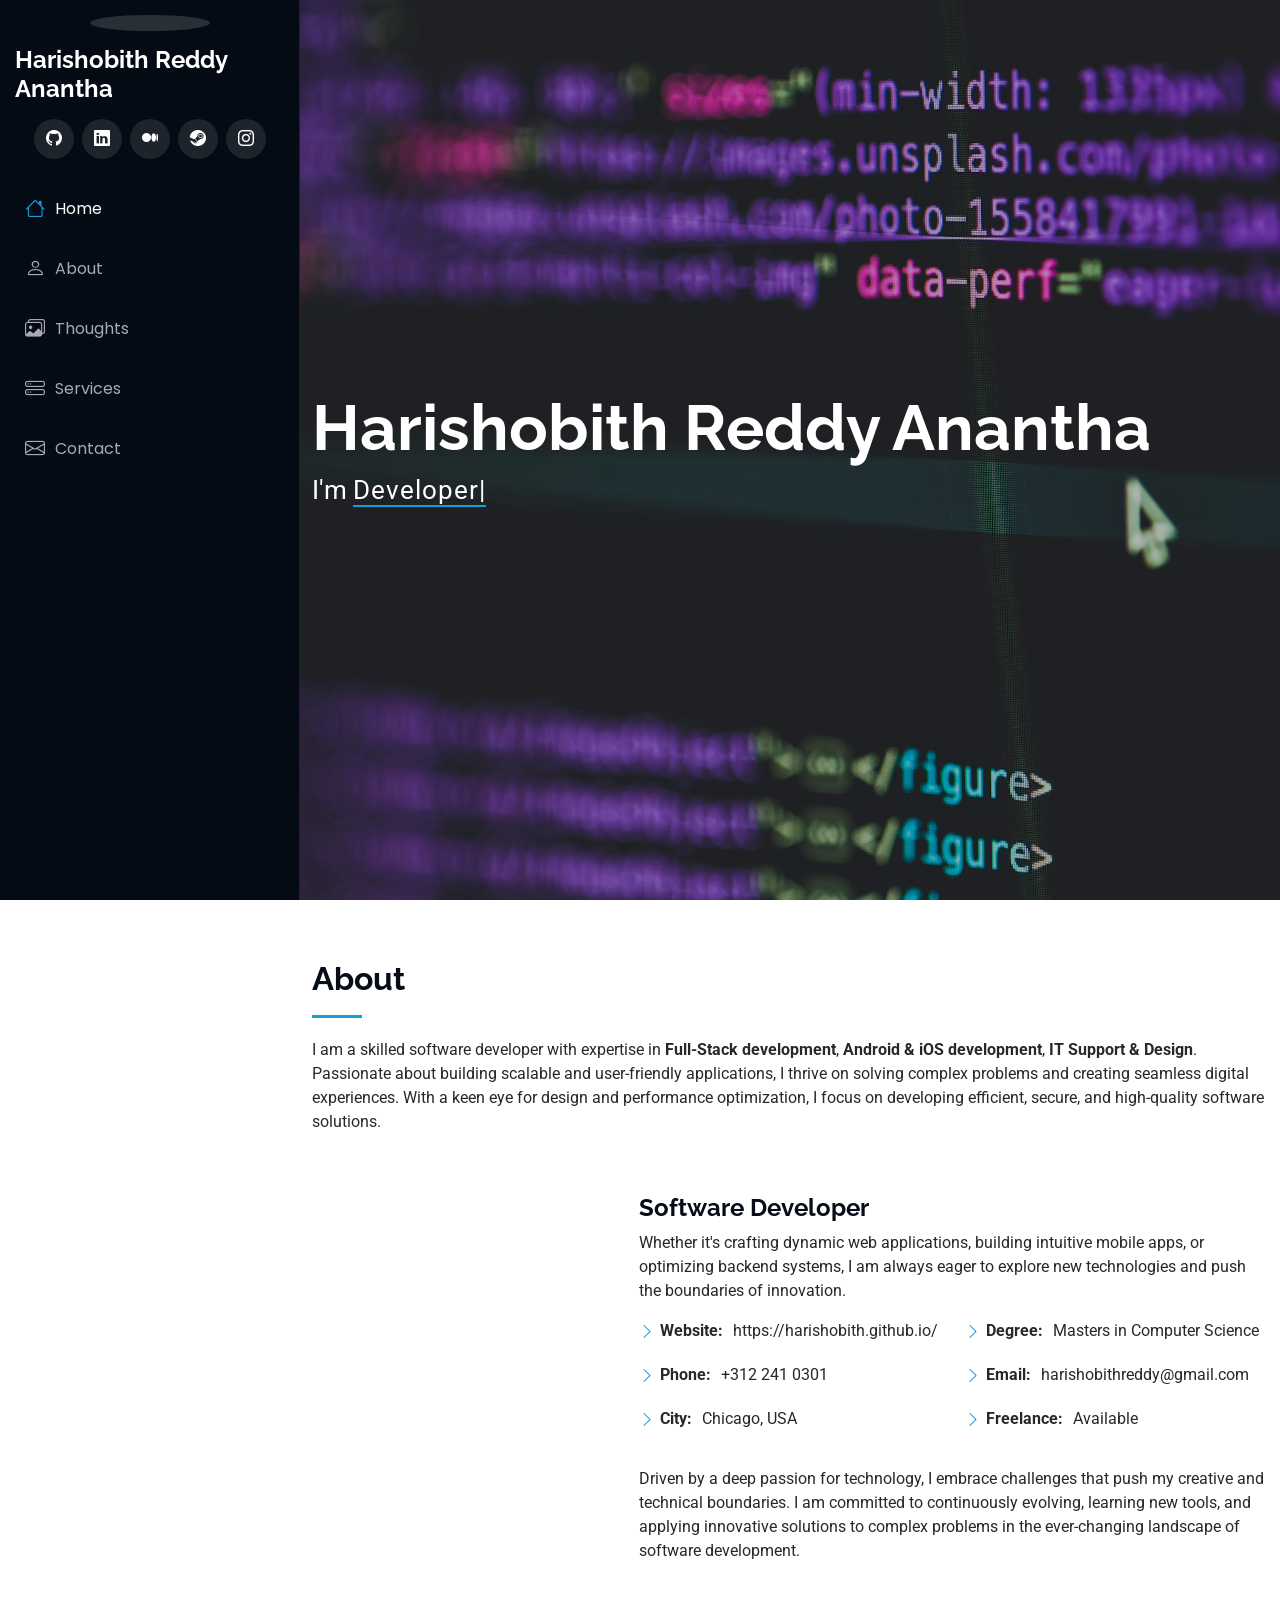
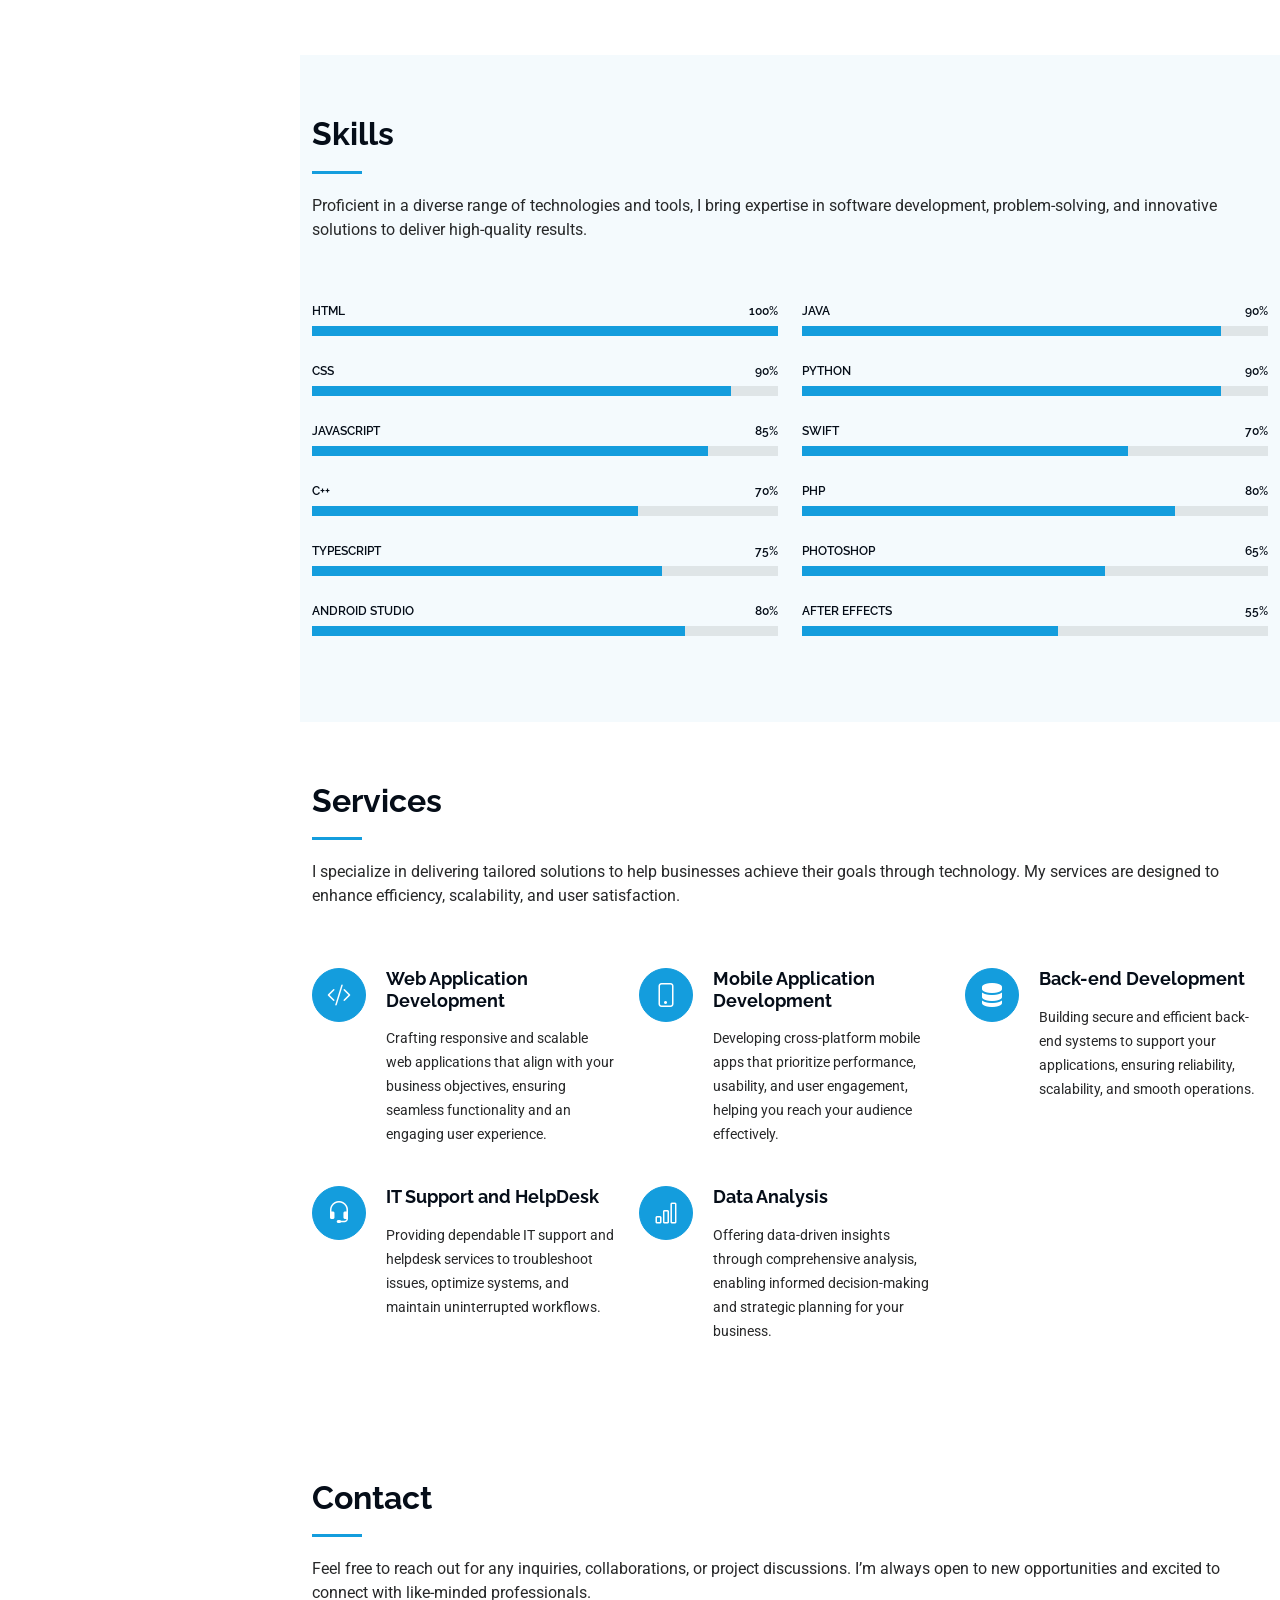
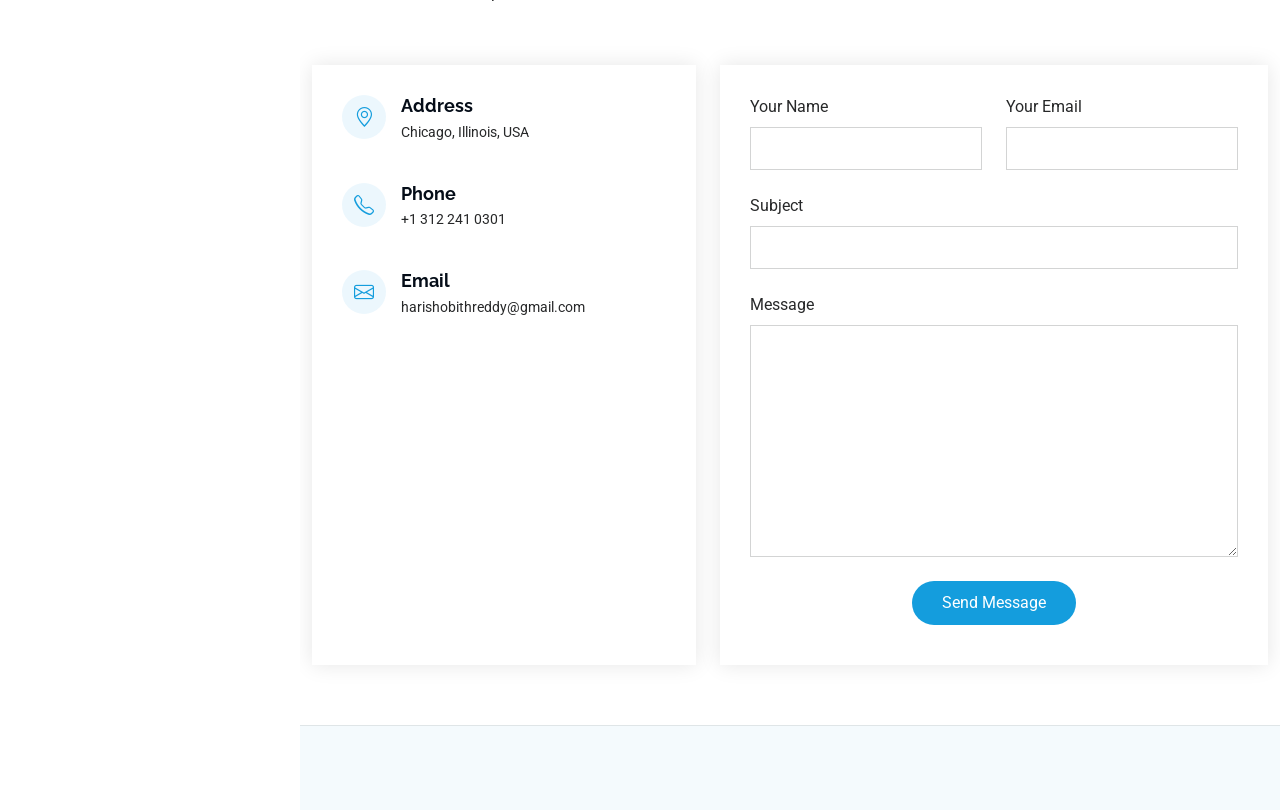
==== commit 0b0e9821: "Final Changes" ====
--- a/index.html
+++ b/index.html
@@ -35,7 +35,7 @@
     <i class="header-toggle d-xl-none bi bi-list"></i>
 
     <div class="profile-img">
-      <img src="assets/img/DSC03040.jpg" alt="" class="img-fluid rounded-circle">
+      <img src="assets/img/DSC03040.JPG" alt="" class="img-fluid rounded-circle">
     </div>
 
     <a href="index.html" class="logo d-flex align-items-center justify-content-center">
@@ -69,7 +69,7 @@
     <!-- Hero Section -->
     <section id="hero" class="hero section dark-background">
 
-      <img src="assets/img/DSC03151.jpg" alt="" data-aos="fade-in" class="">
+      <img src="assets/img/test2.jpg" alt="" data-aos="fade-in" class="">
 
       <div class="container" data-aos="fade-up" data-aos-delay="100">
         <h2>Harishobith Reddy Anantha</h2>
